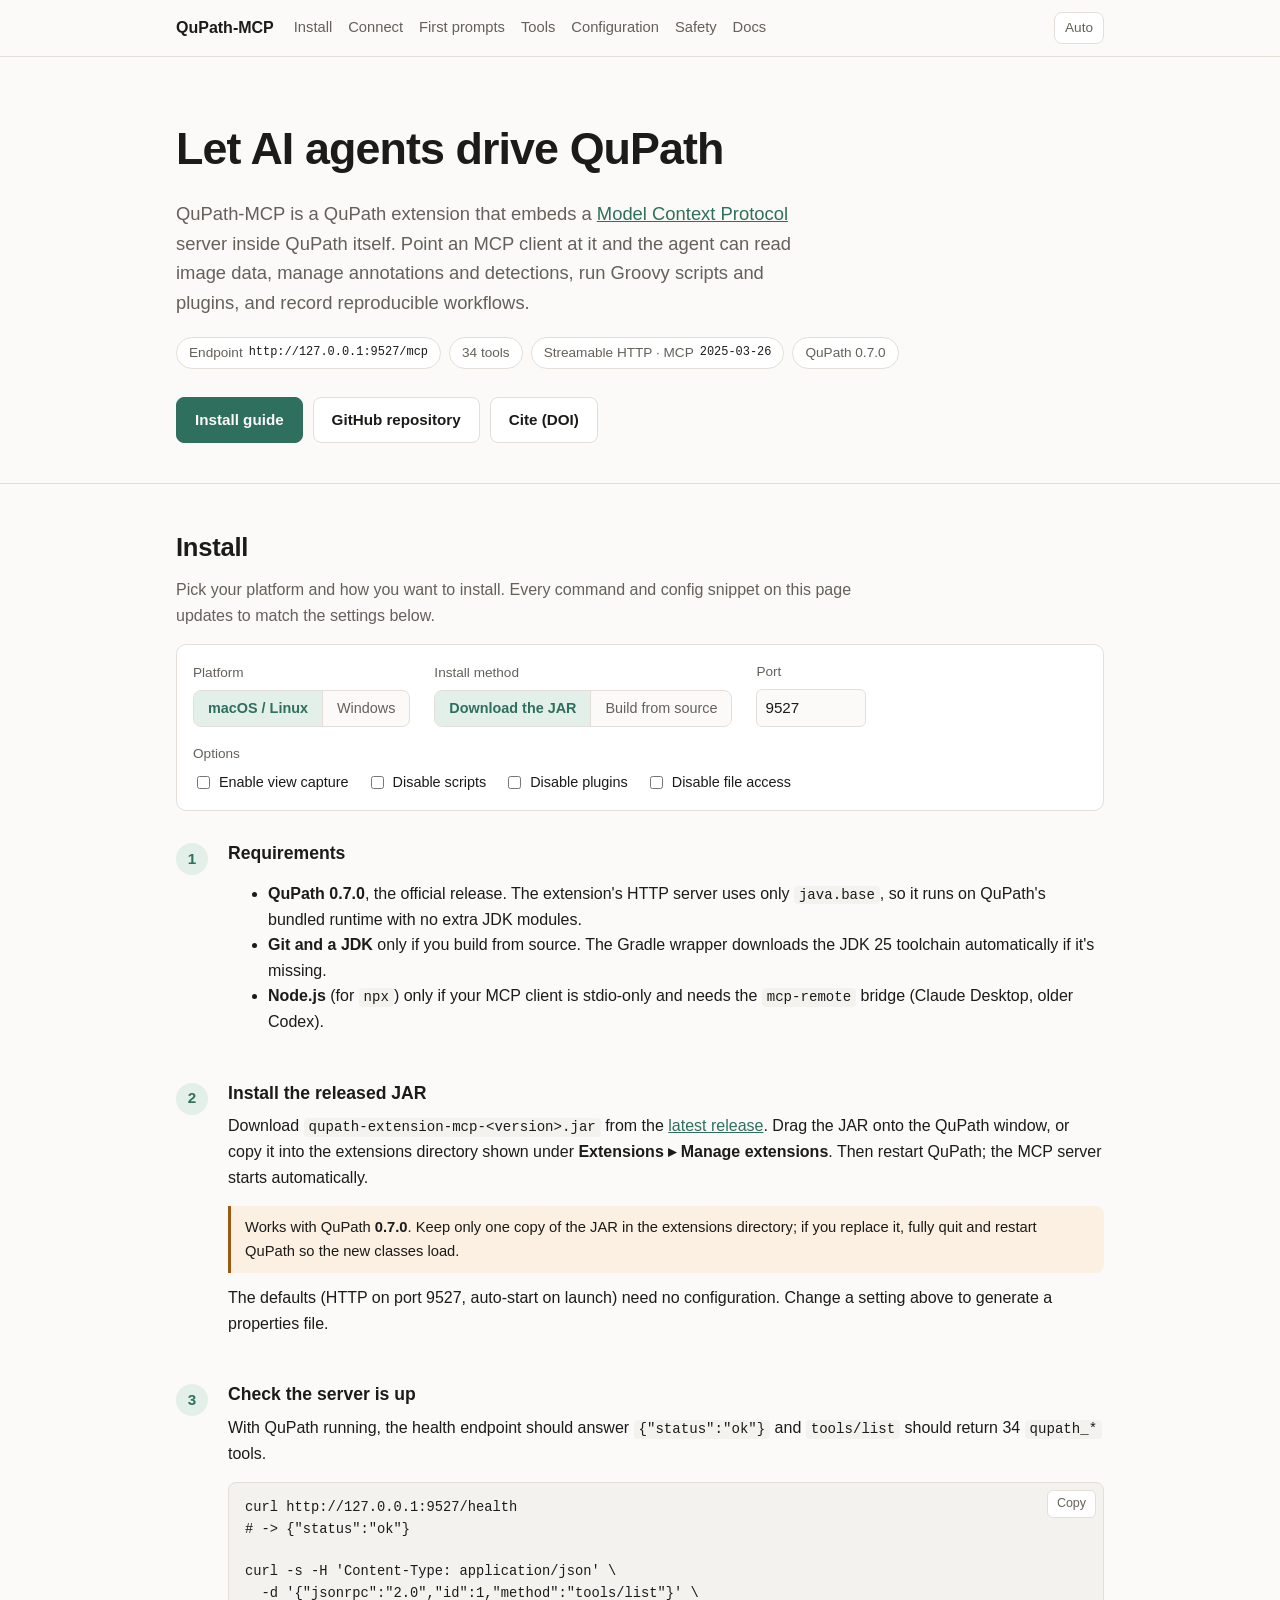
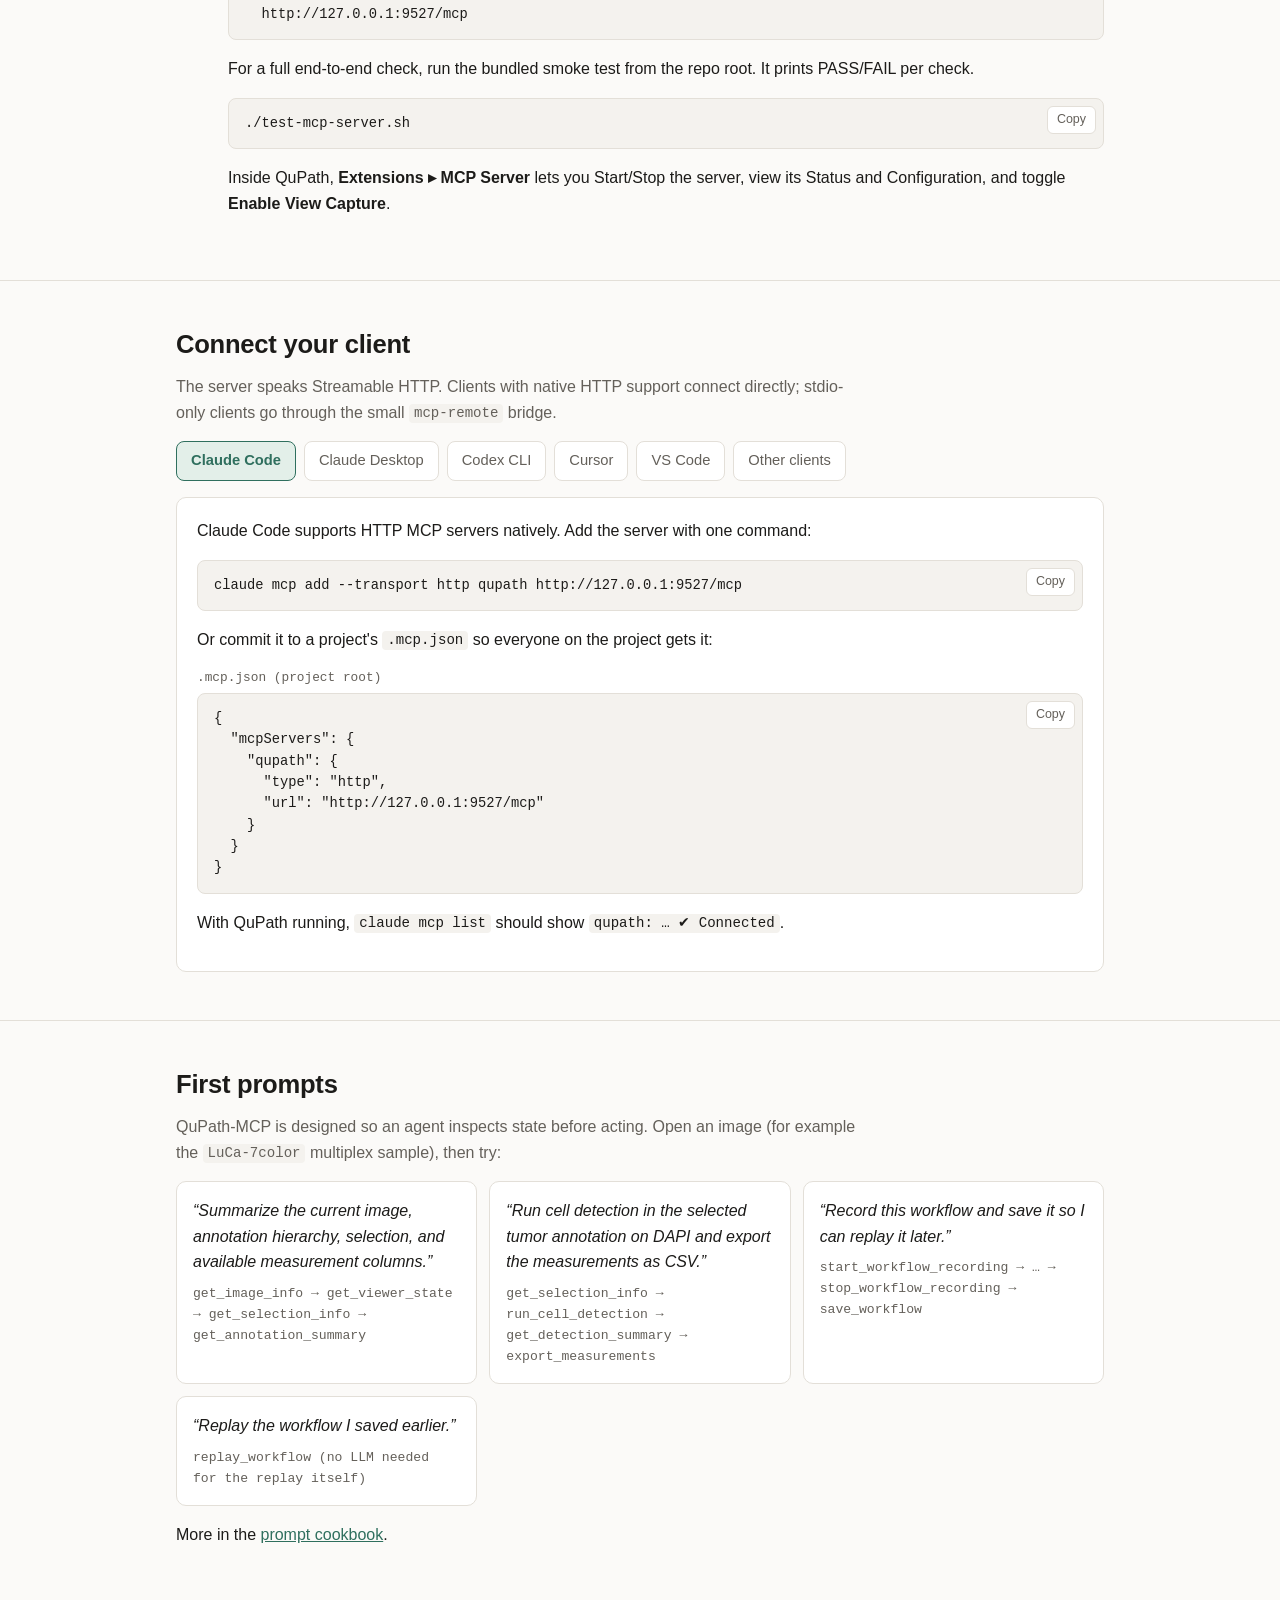
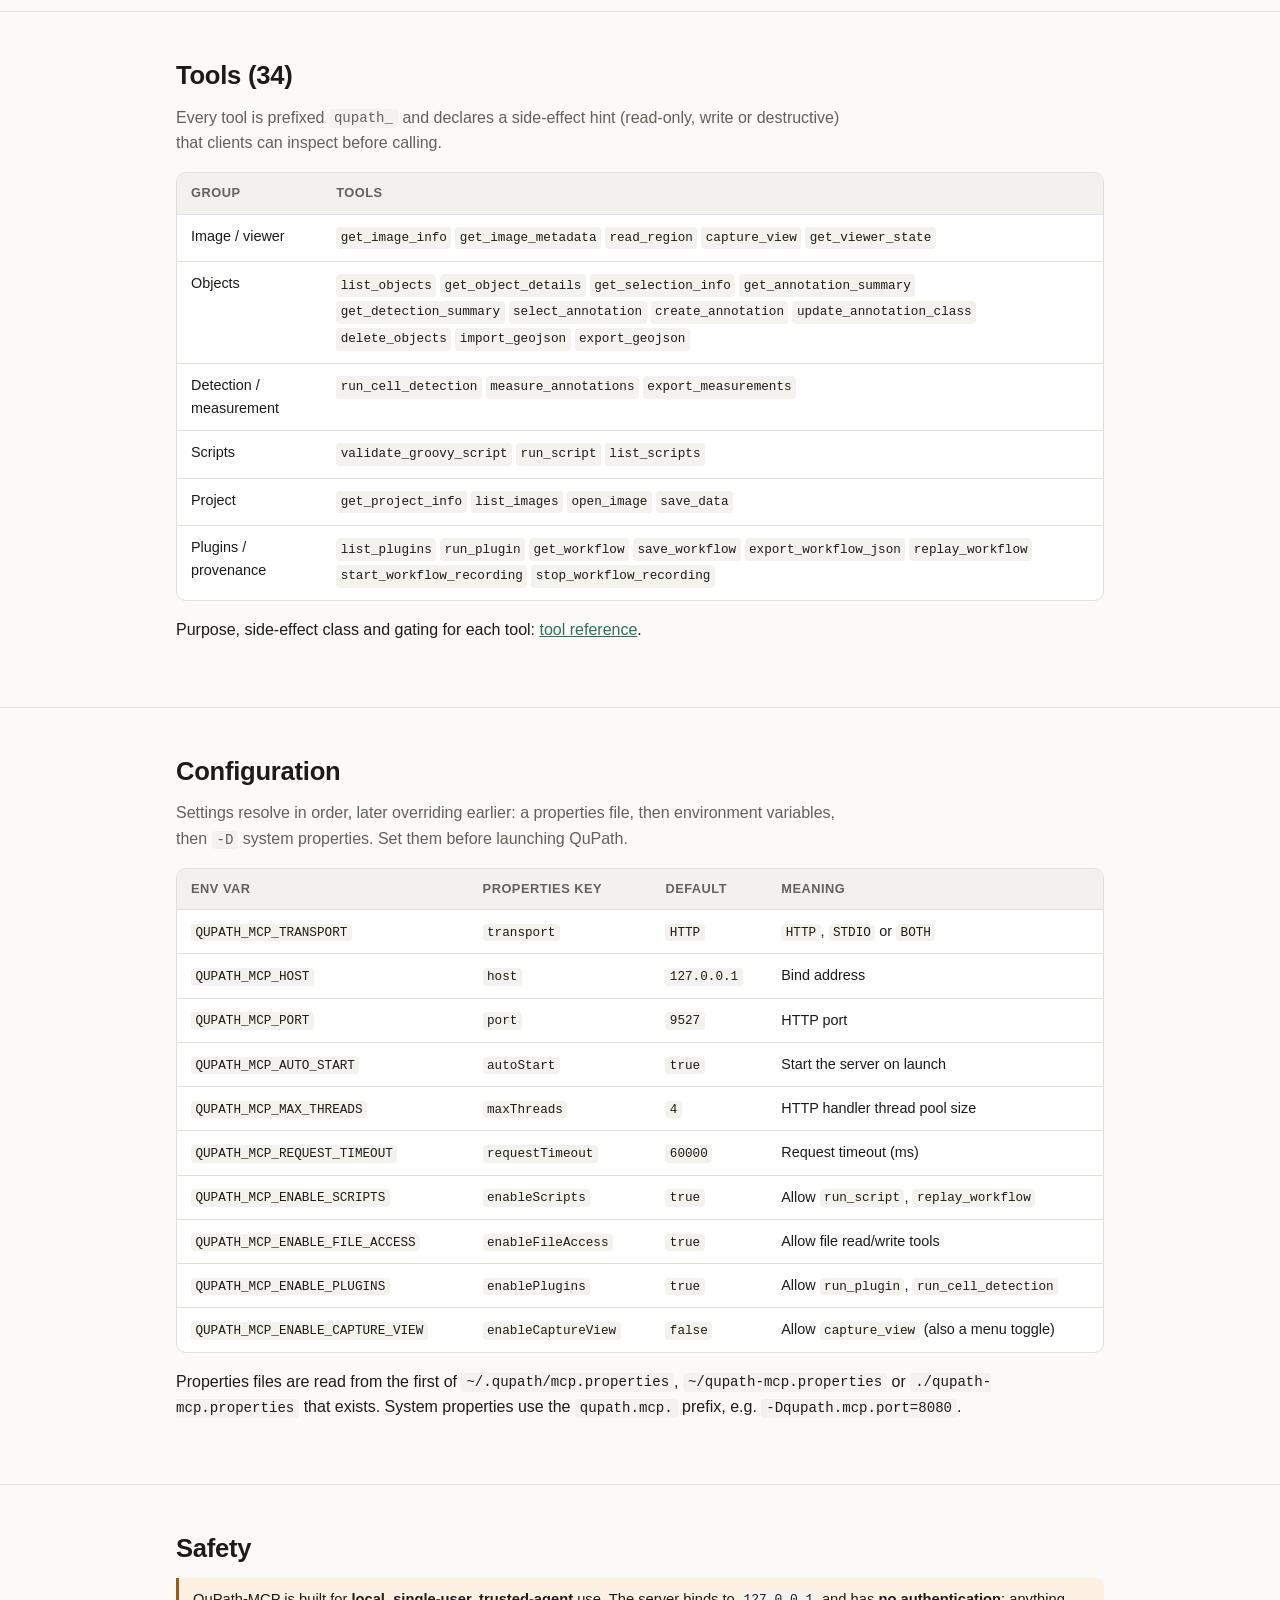
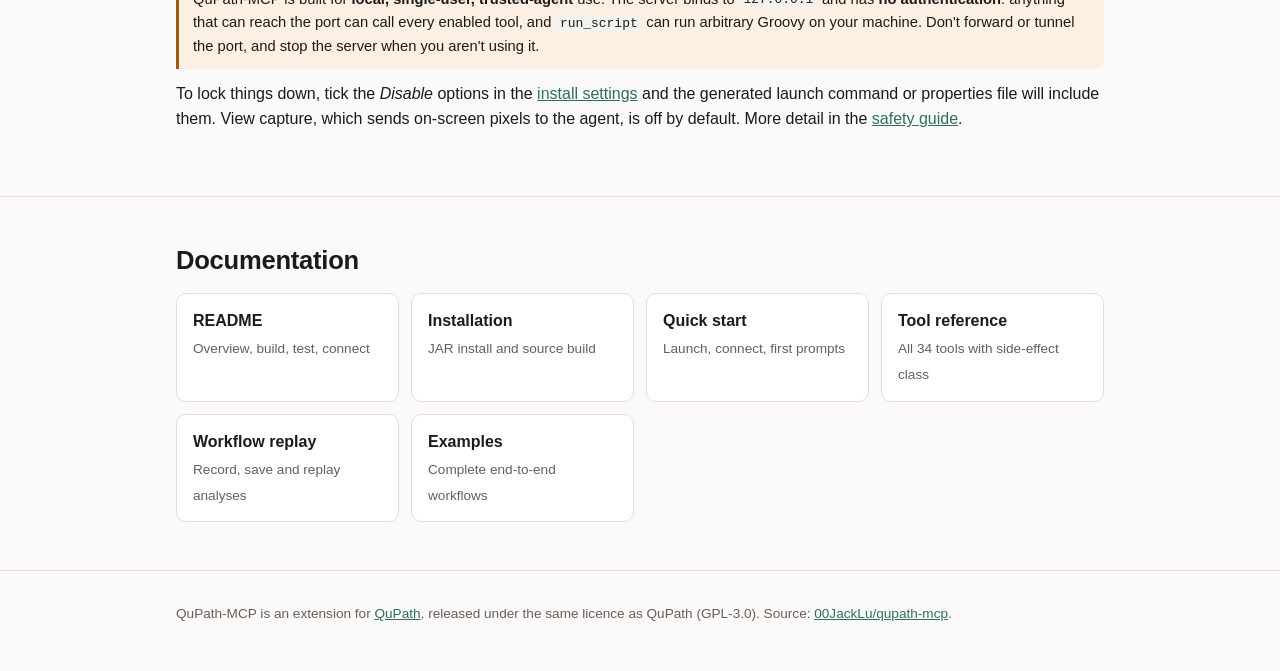
==== site/index.html @ bf6ef30a "Make the repository a standalone QuPath extension Remove the bundled QuPath source and move the MCP " ====
<!doctype html>
<html lang="en">
<head>
<meta charset="utf-8">
<meta name="viewport" content="width=device-width, initial-scale=1">
<title>QuPath-MCP</title>
<meta name="description" content="Install QuPath-MCP and connect Claude Code, Claude Desktop, Codex, Cursor or VS Code to QuPath through the Model Context Protocol.">
<link rel="stylesheet" href="style.css">
</head>
<body>

<nav class="nav">
  <div class="wrap">
    <a class="brand" href="#top">QuPath-MCP</a>
    <div class="nav-links">
      <a href="#install">Install</a>
      <a href="#connect">Connect</a>
      <a href="#prompts">First prompts</a>
      <a href="#tools">Tools</a>
      <a href="#config">Configuration</a>
      <a href="#safety">Safety</a>
      <a href="#docs">Docs</a>
    </div>
    <button class="theme-btn" id="theme-btn" type="button" aria-label="Toggle colour theme">Theme</button>
  </div>
</nav>

<header class="hero" id="top">
  <div class="wrap">
    <h1>Let AI agents drive QuPath</h1>
    <p class="lede">QuPath-MCP is a QuPath extension that embeds a
      <a href="https://modelcontextprotocol.io">Model Context Protocol</a> server inside QuPath itself.
      Point an MCP client at it and the agent can read image data, manage annotations and detections,
      run Groovy scripts and plugins, and record reproducible workflows.</p>
    <div class="pill-row">
      <span class="pill">Endpoint <code id="hero-endpoint">http://127.0.0.1:9527/mcp</code></span>
      <span class="pill">34 tools</span>
      <span class="pill">Streamable HTTP · MCP <code>2025-03-26</code></span>
      <span class="pill">QuPath 0.7.0</span>
    </div>
    <div class="btn-row">
      <a class="btn primary" href="#install">Install guide</a>
      <a class="btn" href="https://github.com/00JackLu/qupath-mcp">GitHub repository</a>
      <a class="btn" href="https://doi.org/10.5281/zenodo.23788878">Cite (DOI)</a>
    </div>
  </div>
</header>

<main>

<section id="install">
  <div class="wrap">
    <h2>Install</h2>
    <p class="section-lede">Pick your platform and how you want to install. Every command and config snippet
      on this page updates to match the settings below.</p>

    <div class="controls" role="group" aria-label="Install settings">
      <div class="field">Platform
        <div class="seg" data-control="os">
          <button type="button" data-value="unix" aria-pressed="true">macOS / Linux</button>
          <button type="button" data-value="win" aria-pressed="false">Windows</button>
        </div>
      </div>
      <div class="field">Install method
        <div class="seg" data-control="method">
          <button type="button" data-value="jar" aria-pressed="true">Download the JAR</button>
          <button type="button" data-value="source" aria-pressed="false">Build from source</button>
        </div>
      </div>
      <label class="field">Port
        <input type="number" id="port" value="9527" min="1024" max="65535">
      </label>
      <div class="field">Options
        <div class="checks">
          <label><input type="checkbox" id="opt-capture"> Enable view capture</label>
          <label><input type="checkbox" id="opt-noscripts"> Disable scripts</label>
          <label><input type="checkbox" id="opt-noplugins"> Disable plugins</label>
          <label><input type="checkbox" id="opt-nofiles"> Disable file access</label>
        </div>
      </div>
    </div>

    <div class="step">
      <div class="step-num">1</div>
      <div class="step-body">
        <h3>Requirements</h3>
        <ul>
          <li><strong>QuPath 0.7.0</strong>, the official release. The extension's HTTP server uses only <code>java.base</code>,
            so it runs on QuPath's bundled runtime with no extra JDK modules.</li>
          <li><strong>Git and a JDK</strong> only if you build from source. The Gradle wrapper downloads the JDK 25
            toolchain automatically if it's missing.</li>
          <li><strong>Node.js</strong> (for <code>npx</code>) only if your MCP client is stdio-only and needs the
            <code>mcp-remote</code> bridge (Claude Desktop, older Codex).</li>
        </ul>
      </div>
    </div>

    <div class="step">
      <div class="step-num">2</div>
      <div class="step-body" id="step-install">
        <!-- filled by app.js -->
      </div>
    </div>

    <div class="step">
      <div class="step-num">3</div>
      <div class="step-body">
        <h3>Check the server is up</h3>
        <p>With QuPath running, the health endpoint should answer <code>{"status":"ok"}</code> and
          <code>tools/list</code> should return 34 <code>qupath_*</code> tools.</p>
        <div class="code"><div class="code-box"><pre data-snippet="verify"></pre></div></div>
        <div id="verify-extra"></div>
        <p>Inside QuPath, <strong>Extensions ▸ MCP Server</strong> lets you Start/Stop the server, view its
          Status and Configuration, and toggle <strong>Enable View Capture</strong>.</p>
      </div>
    </div>
  </div>
</section>

<section id="connect">
  <div class="wrap">
    <h2>Connect your client</h2>
    <p class="section-lede">The server speaks Streamable HTTP. Clients with native HTTP support connect
      directly; stdio-only clients go through the small <code>mcp-remote</code> bridge.</p>

    <div class="tabs" role="tablist" aria-label="MCP client">
      <button type="button" role="tab" data-client="claude-code" aria-selected="true">Claude Code</button>
      <button type="button" role="tab" data-client="claude-desktop" aria-selected="false">Claude Desktop</button>
      <button type="button" role="tab" data-client="codex" aria-selected="false">Codex CLI</button>
      <button type="button" role="tab" data-client="cursor" aria-selected="false">Cursor</button>
      <button type="button" role="tab" data-client="vscode" aria-selected="false">VS Code</button>
      <button type="button" role="tab" data-client="other" aria-selected="false">Other clients</button>
    </div>
    <div class="client-panel" id="client-panel" role="tabpanel">
      <!-- filled by app.js -->
    </div>
  </div>
</section>

<section id="prompts">
  <div class="wrap">
    <h2>First prompts</h2>
    <p class="section-lede">QuPath-MCP is designed so an agent inspects state before acting. Open an image
      (for example the <code>LuCa-7color</code> multiplex sample), then try:</p>
    <div class="prompts">
      <div class="prompt-card">
        <q>Summarize the current image, annotation hierarchy, selection, and available measurement columns.</q>
        <div class="chain">get_image_info → get_viewer_state → get_selection_info → get_annotation_summary</div>
      </div>
      <div class="prompt-card">
        <q>Run cell detection in the selected tumor annotation on DAPI and export the measurements as CSV.</q>
        <div class="chain">get_selection_info → run_cell_detection → get_detection_summary → export_measurements</div>
      </div>
      <div class="prompt-card">
        <q>Record this workflow and save it so I can replay it later.</q>
        <div class="chain">start_workflow_recording → … → stop_workflow_recording → save_workflow</div>
      </div>
      <div class="prompt-card">
        <q>Replay the workflow I saved earlier.</q>
        <div class="chain">replay_workflow (no LLM needed for the replay itself)</div>
      </div>
    </div>
    <p style="margin-top:16px">More in the <a href="https://github.com/00JackLu/qupath-mcp/blob/main/PROMPTS.md">prompt cookbook</a>.</p>
  </div>
</section>

<section id="tools">
  <div class="wrap">
    <h2>Tools (34)</h2>
    <p class="section-lede">Every tool is prefixed <code>qupath_</code> and declares a side-effect hint
      (read-only, write or destructive) that clients can inspect before calling.</p>
    <div class="table-wrap">
      <table>
        <thead><tr><th>Group</th><th>Tools</th></tr></thead>
        <tbody class="tool-list">
          <tr><td>Image / viewer</td><td><code>get_image_info</code><code>get_image_metadata</code><code>read_region</code><code>capture_view</code><code>get_viewer_state</code></td></tr>
          <tr><td>Objects</td><td><code>list_objects</code><code>get_object_details</code><code>get_selection_info</code><code>get_annotation_summary</code><code>get_detection_summary</code><code>select_annotation</code><code>create_annotation</code><code>update_annotation_class</code><code>delete_objects</code><code>import_geojson</code><code>export_geojson</code></td></tr>
          <tr><td>Detection / measurement</td><td><code>run_cell_detection</code><code>measure_annotations</code><code>export_measurements</code></td></tr>
          <tr><td>Scripts</td><td><code>validate_groovy_script</code><code>run_script</code><code>list_scripts</code></td></tr>
          <tr><td>Project</td><td><code>get_project_info</code><code>list_images</code><code>open_image</code><code>save_data</code></td></tr>
          <tr><td>Plugins / provenance</td><td><code>list_plugins</code><code>run_plugin</code><code>get_workflow</code><code>save_workflow</code><code>export_workflow_json</code><code>replay_workflow</code><code>start_workflow_recording</code><code>stop_workflow_recording</code></td></tr>
        </tbody>
      </table>
    </div>
    <p>Purpose, side-effect class and gating for each tool: <a href="https://github.com/00JackLu/qupath-mcp/blob/main/docs/tools.md">tool reference</a>.</p>
  </div>
</section>

<section id="config">
  <div class="wrap">
    <h2>Configuration</h2>
    <p class="section-lede">Settings resolve in order, later overriding earlier: a properties file, then
      environment variables, then <code>-D</code> system properties. Set them before launching QuPath.</p>
    <div class="table-wrap">
      <table>
        <thead><tr><th>Env var</th><th>Properties key</th><th>Default</th><th>Meaning</th></tr></thead>
        <tbody>
          <tr><td><code>QUPATH_MCP_TRANSPORT</code></td><td><code>transport</code></td><td><code>HTTP</code></td><td><code>HTTP</code>, <code>STDIO</code> or <code>BOTH</code></td></tr>
          <tr><td><code>QUPATH_MCP_HOST</code></td><td><code>host</code></td><td><code>127.0.0.1</code></td><td>Bind address</td></tr>
          <tr><td><code>QUPATH_MCP_PORT</code></td><td><code>port</code></td><td><code>9527</code></td><td>HTTP port</td></tr>
          <tr><td><code>QUPATH_MCP_AUTO_START</code></td><td><code>autoStart</code></td><td><code>true</code></td><td>Start the server on launch</td></tr>
          <tr><td><code>QUPATH_MCP_MAX_THREADS</code></td><td><code>maxThreads</code></td><td><code>4</code></td><td>HTTP handler thread pool size</td></tr>
          <tr><td><code>QUPATH_MCP_REQUEST_TIMEOUT</code></td><td><code>requestTimeout</code></td><td><code>60000</code></td><td>Request timeout (ms)</td></tr>
          <tr><td><code>QUPATH_MCP_ENABLE_SCRIPTS</code></td><td><code>enableScripts</code></td><td><code>true</code></td><td>Allow <code>run_script</code>, <code>replay_workflow</code></td></tr>
          <tr><td><code>QUPATH_MCP_ENABLE_FILE_ACCESS</code></td><td><code>enableFileAccess</code></td><td><code>true</code></td><td>Allow file read/write tools</td></tr>
          <tr><td><code>QUPATH_MCP_ENABLE_PLUGINS</code></td><td><code>enablePlugins</code></td><td><code>true</code></td><td>Allow <code>run_plugin</code>, <code>run_cell_detection</code></td></tr>
          <tr><td><code>QUPATH_MCP_ENABLE_CAPTURE_VIEW</code></td><td><code>enableCaptureView</code></td><td><code>false</code></td><td>Allow <code>capture_view</code> (also a menu toggle)</td></tr>
        </tbody>
      </table>
    </div>
    <p>Properties files are read from the first of <code>~/.qupath/mcp.properties</code>,
      <code>~/qupath-mcp.properties</code> or <code>./qupath-mcp.properties</code> that exists. System
      properties use the <code>qupath.mcp.</code> prefix, e.g. <code>-Dqupath.mcp.port=8080</code>.</p>
  </div>
</section>

<section id="safety">
  <div class="wrap">
    <h2>Safety</h2>
    <div class="note warn">
      <p>QuPath-MCP is built for <strong>local, single-user, trusted-agent</strong> use. The server binds to
        <code>127.0.0.1</code> and has <strong>no authentication</strong>: anything that can reach the port can call
        every enabled tool, and <code>run_script</code> can run arbitrary Groovy on your machine. Don't forward or
        tunnel the port, and stop the server when you aren't using it.</p>
    </div>
    <p>To lock things down, tick the <em>Disable</em> options in the <a href="#install">install settings</a> and the
      generated launch command or properties file will include them. View capture, which sends on-screen pixels to
      the agent, is off by default. More detail in the <a href="https://github.com/00JackLu/qupath-mcp/blob/main/docs/safety.md">safety guide</a>.</p>
  </div>
</section>

<section id="docs">
  <div class="wrap">
    <h2>Documentation</h2>
    <div class="docs-grid">
      <a class="doc-link" href="https://github.com/00JackLu/qupath-mcp/blob/main/README.md"><strong>README</strong><span>Overview, build, test, connect</span></a>
      <a class="doc-link" href="https://github.com/00JackLu/qupath-mcp/blob/main/docs/installation.md"><strong>Installation</strong><span>JAR install and source build</span></a>
      <a class="doc-link" href="https://github.com/00JackLu/qupath-mcp/blob/main/docs/quick_start.md"><strong>Quick start</strong><span>Launch, connect, first prompts</span></a>
      <a class="doc-link" href="https://github.com/00JackLu/qupath-mcp/blob/main/docs/tools.md"><strong>Tool reference</strong><span>All 34 tools with side-effect class</span></a>
      <a class="doc-link" href="https://github.com/00JackLu/qupath-mcp/blob/main/docs/workflow_replay.md"><strong>Workflow replay</strong><span>Record, save and replay analyses</span></a>
      <a class="doc-link" href="https://github.com/00JackLu/qupath-mcp/blob/main/docs/examples.md"><strong>Examples</strong><span>Complete end-to-end workflows</span></a>
    </div>
  </div>
</section>

</main>

<footer>
  <div class="wrap">
    QuPath-MCP is an extension for <a href="https://qupath.github.io/">QuPath</a>, released under the same
    licence as QuPath (GPL-3.0). Source: <a href="https://github.com/00JackLu/qupath-mcp">00JackLu/qupath-mcp</a>.
  </div>
</footer>

<script src="app.js"></script>
</body>
</html>
---- site/style.css ----
:root {
  --bg: #fbfaf8;
  --surface: #ffffff;
  --surface-2: #f3f1ed;
  --text: #1c1b19;
  --muted: #64605a;
  --border: #e3dfd8;
  --accent: #2f6f5e;
  --accent-soft: #e3efe9;
  --warn: #9a5b13;
  --warn-soft: #fbf0e1;
  --code-bg: #f4f2ee;
  --radius: 10px;
  --mono: ui-monospace, "SF Mono", SFMono-Regular, Menlo, Consolas, monospace;
  --sans: -apple-system, BlinkMacSystemFont, "Segoe UI", Roboto, "Helvetica Neue", Arial, sans-serif;
  color-scheme: light;
}
@media (prefers-color-scheme: dark) {
  :root:not([data-theme="light"]) {
    --bg: #151514;
    --surface: #1d1d1b;
    --surface-2: #252522;
    --text: #ecebe7;
    --muted: #a19d95;
    --border: #34332f;
    --accent: #6fc3a8;
    --accent-soft: #1f322b;
    --warn: #e2a85c;
    --warn-soft: #33281a;
    --code-bg: #20201e;
    color-scheme: dark;
  }
}
:root[data-theme="dark"] {
  --bg: #151514;
  --surface: #1d1d1b;
  --surface-2: #252522;
  --text: #ecebe7;
  --muted: #a19d95;
  --border: #34332f;
  --accent: #6fc3a8;
  --accent-soft: #1f322b;
  --warn: #e2a85c;
  --warn-soft: #33281a;
  --code-bg: #20201e;
  color-scheme: dark;
}

* { box-sizing: border-box; }
html { scroll-behavior: smooth; scroll-padding-top: 72px; }
body {
  margin: 0;
  background: var(--bg);
  color: var(--text);
  font: 16px/1.6 var(--sans);
  -webkit-font-smoothing: antialiased;
}
a { color: var(--accent); }
code { font-family: var(--mono); font-size: 0.88em; background: var(--code-bg); padding: 0.1em 0.35em; border-radius: 4px; }
h1, h2, h3 { line-height: 1.25; margin: 0 0 0.5em; }
h2 { font-size: 1.6rem; letter-spacing: -0.01em; }
h3 { font-size: 1.1rem; }
p { margin: 0 0 1em; }

.wrap { max-width: 960px; margin: 0 auto; padding: 0 16px; }

/* Nav */
.nav {
  position: sticky; top: 0; z-index: 10;
  background: color-mix(in srgb, var(--bg) 88%, transparent);
  backdrop-filter: blur(8px);
  border-bottom: 1px solid var(--border);
}
.nav .wrap { display: flex; align-items: center; gap: 20px; height: 56px; }
.brand { font-weight: 650; color: var(--text); text-decoration: none; white-space: nowrap; }
.nav-links { display: flex; gap: 16px; overflow-x: auto; scrollbar-width: none; flex: 1; }
.nav-links a { color: var(--muted); text-decoration: none; font-size: 0.92rem; white-space: nowrap; }
.nav-links a:hover { color: var(--text); }
.theme-btn {
  border: 1px solid var(--border); background: var(--surface); color: var(--muted);
  border-radius: 8px; padding: 4px 10px; font: inherit; font-size: 0.85rem; cursor: pointer;
}

/* Hero */
.hero { padding: 64px 0 40px; }
.hero h1 { font-size: clamp(2rem, 5vw, 2.8rem); letter-spacing: -0.02em; }
.hero .lede { font-size: 1.15rem; color: var(--muted); max-width: 640px; }
.pill-row { display: flex; flex-wrap: wrap; gap: 8px; margin: 20px 0 28px; }
.pill {
  display: inline-flex; align-items: center; gap: 6px;
  border: 1px solid var(--border); background: var(--surface);
  border-radius: 999px; padding: 4px 12px; font-size: 0.85rem; color: var(--muted);
}
.pill code { background: none; padding: 0; color: var(--text); }
.btn-row { display: flex; flex-wrap: wrap; gap: 10px; }
.btn {
  display: inline-block; padding: 10px 18px; border-radius: 8px; text-decoration: none;
  font-weight: 550; font-size: 0.95rem; border: 1px solid var(--border); color: var(--text); background: var(--surface);
}
.btn.primary { background: var(--accent); border-color: var(--accent); color: var(--bg); }

section { padding: 48px 0; border-top: 1px solid var(--border); }
.section-lede { color: var(--muted); max-width: 680px; }

/* Steps */
.step { display: grid; grid-template-columns: 36px 1fr; gap: 16px; margin-top: 32px; }
.step-num {
  width: 32px; height: 32px; border-radius: 50%;
  background: var(--accent-soft); color: var(--accent);
  display: grid; place-items: center; font-weight: 650; font-size: 0.95rem;
}
.step-body { min-width: 0; }

/* Controls */
.controls {
  display: flex; flex-wrap: wrap; gap: 16px 24px; align-items: flex-end;
  background: var(--surface); border: 1px solid var(--border); border-radius: var(--radius);
  padding: 16px; margin: 16px 0;
}
.field { display: flex; flex-direction: column; gap: 6px; font-size: 0.85rem; color: var(--muted); }
.field input[type="number"] {
  width: 110px; font: inherit; font-size: 0.95rem; color: var(--text);
  background: var(--bg); border: 1px solid var(--border); border-radius: 6px; padding: 6px 8px;
}
.checks { display: flex; flex-wrap: wrap; gap: 8px 18px; }
.checks label { display: inline-flex; align-items: center; gap: 6px; color: var(--text); font-size: 0.9rem; cursor: pointer; }

.seg { display: inline-flex; border: 1px solid var(--border); border-radius: 8px; overflow: hidden; background: var(--bg); }
.seg button {
  font: inherit; font-size: 0.9rem; border: 0; background: none; color: var(--muted);
  padding: 6px 14px; cursor: pointer; border-right: 1px solid var(--border);
}
.seg button:last-child { border-right: 0; }
.seg button[aria-pressed="true"] { background: var(--accent-soft); color: var(--accent); font-weight: 600; }

/* Client tabs */
.tabs { display: flex; flex-wrap: wrap; gap: 8px; margin: 16px 0; }
.tabs button {
  font: inherit; font-size: 0.92rem; cursor: pointer;
  border: 1px solid var(--border); background: var(--surface); color: var(--muted);
  border-radius: 8px; padding: 7px 14px;
}
.tabs button[aria-selected="true"] { border-color: var(--accent); color: var(--accent); background: var(--accent-soft); font-weight: 600; }
.client-panel { background: var(--surface); border: 1px solid var(--border); border-radius: var(--radius); padding: 20px; }
.client-panel .meta { font-size: 0.9rem; color: var(--muted); }

/* Code blocks */
.code { margin: 12px 0 16px; }
.code-box { position: relative; }
.code-label { font-size: 0.8rem; color: var(--muted); margin-bottom: 4px; font-family: var(--mono); overflow-wrap: anywhere; }
.code pre {
  margin: 0; background: var(--code-bg); border: 1px solid var(--border); border-radius: 8px;
  padding: 14px 16px; padding-right: 72px; overflow-x: auto;
  font: 0.86rem/1.55 var(--mono); color: var(--text);
}
.copy {
  position: absolute; top: 8px; right: 8px;
  font: inherit; font-size: 0.78rem; cursor: pointer;
  background: var(--surface); color: var(--muted); border: 1px solid var(--border);
  border-radius: 6px; padding: 3px 9px;
}
.copy.done { color: var(--accent); border-color: var(--accent); }

.note {
  border-left: 3px solid var(--accent); background: var(--accent-soft);
  padding: 10px 14px; border-radius: 0 8px 8px 0; font-size: 0.92rem; margin: 12px 0;
}
.note.warn { border-color: var(--warn); background: var(--warn-soft); }
.note p:last-child { margin: 0; }

/* Tables */
.table-wrap { overflow-x: auto; border: 1px solid var(--border); border-radius: var(--radius); background: var(--surface); margin: 16px 0; }
table { width: 100%; border-collapse: collapse; font-size: 0.9rem; }
th, td { text-align: left; padding: 10px 14px; border-bottom: 1px solid var(--border); vertical-align: top; }
th { font-weight: 600; color: var(--muted); font-size: 0.8rem; text-transform: uppercase; letter-spacing: 0.04em; background: var(--surface-2); }
tr:last-child td { border-bottom: 0; }
td code { white-space: nowrap; }
.tool-list code { display: inline-block; margin: 2px 4px 2px 0; }

.prompts { display: grid; gap: 12px; grid-template-columns: repeat(auto-fit, minmax(260px, 1fr)); margin-top: 16px; }
.prompt-card { background: var(--surface); border: 1px solid var(--border); border-radius: var(--radius); padding: 16px; }
.prompt-card q { display: block; font-style: italic; margin-bottom: 8px; quotes: "\201C" "\201D"; }
.prompt-card .chain { font-size: 0.82rem; color: var(--muted); font-family: var(--mono); overflow-wrap: anywhere; }

.docs-grid { display: grid; gap: 12px; grid-template-columns: repeat(auto-fit, minmax(200px, 1fr)); margin-top: 16px; }
.doc-link {
  display: block; text-decoration: none; color: var(--text);
  background: var(--surface); border: 1px solid var(--border); border-radius: var(--radius); padding: 14px 16px;
}
.doc-link:hover { border-color: var(--accent); }
.doc-link strong { display: block; margin-bottom: 2px; }
.doc-link span { font-size: 0.85rem; color: var(--muted); }

footer { padding: 32px 0 48px; border-top: 1px solid var(--border); color: var(--muted); font-size: 0.85rem; }

@media (max-width: 600px) {
  .hero { padding: 40px 0 28px; }
  section { padding: 36px 0; }
  .step { grid-template-columns: 1fr; gap: 8px; }
  .nav-links { display: none; }
  .field:has(.seg) { width: 100%; }
  .seg { display: flex; }
  .seg button { flex: 1; padding: 8px 10px; }
  .nav .wrap { justify-content: space-between; }
}
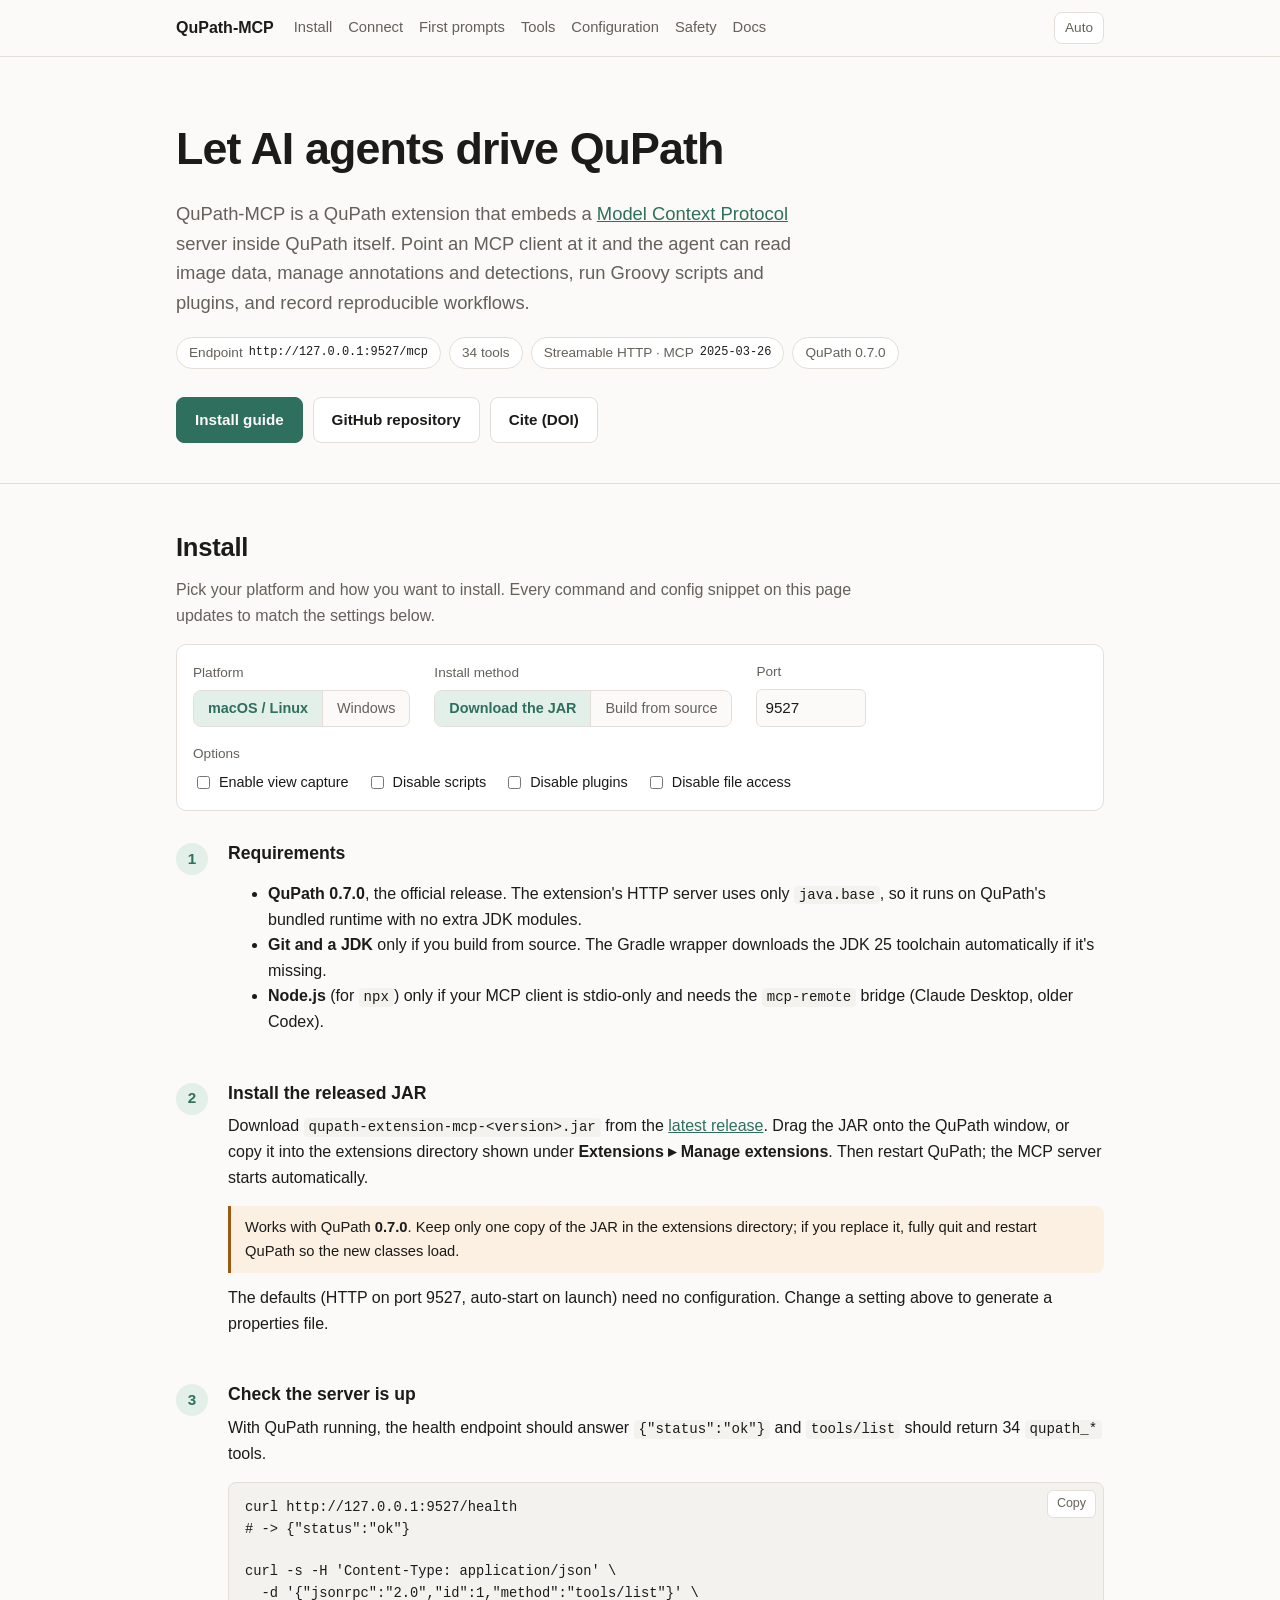
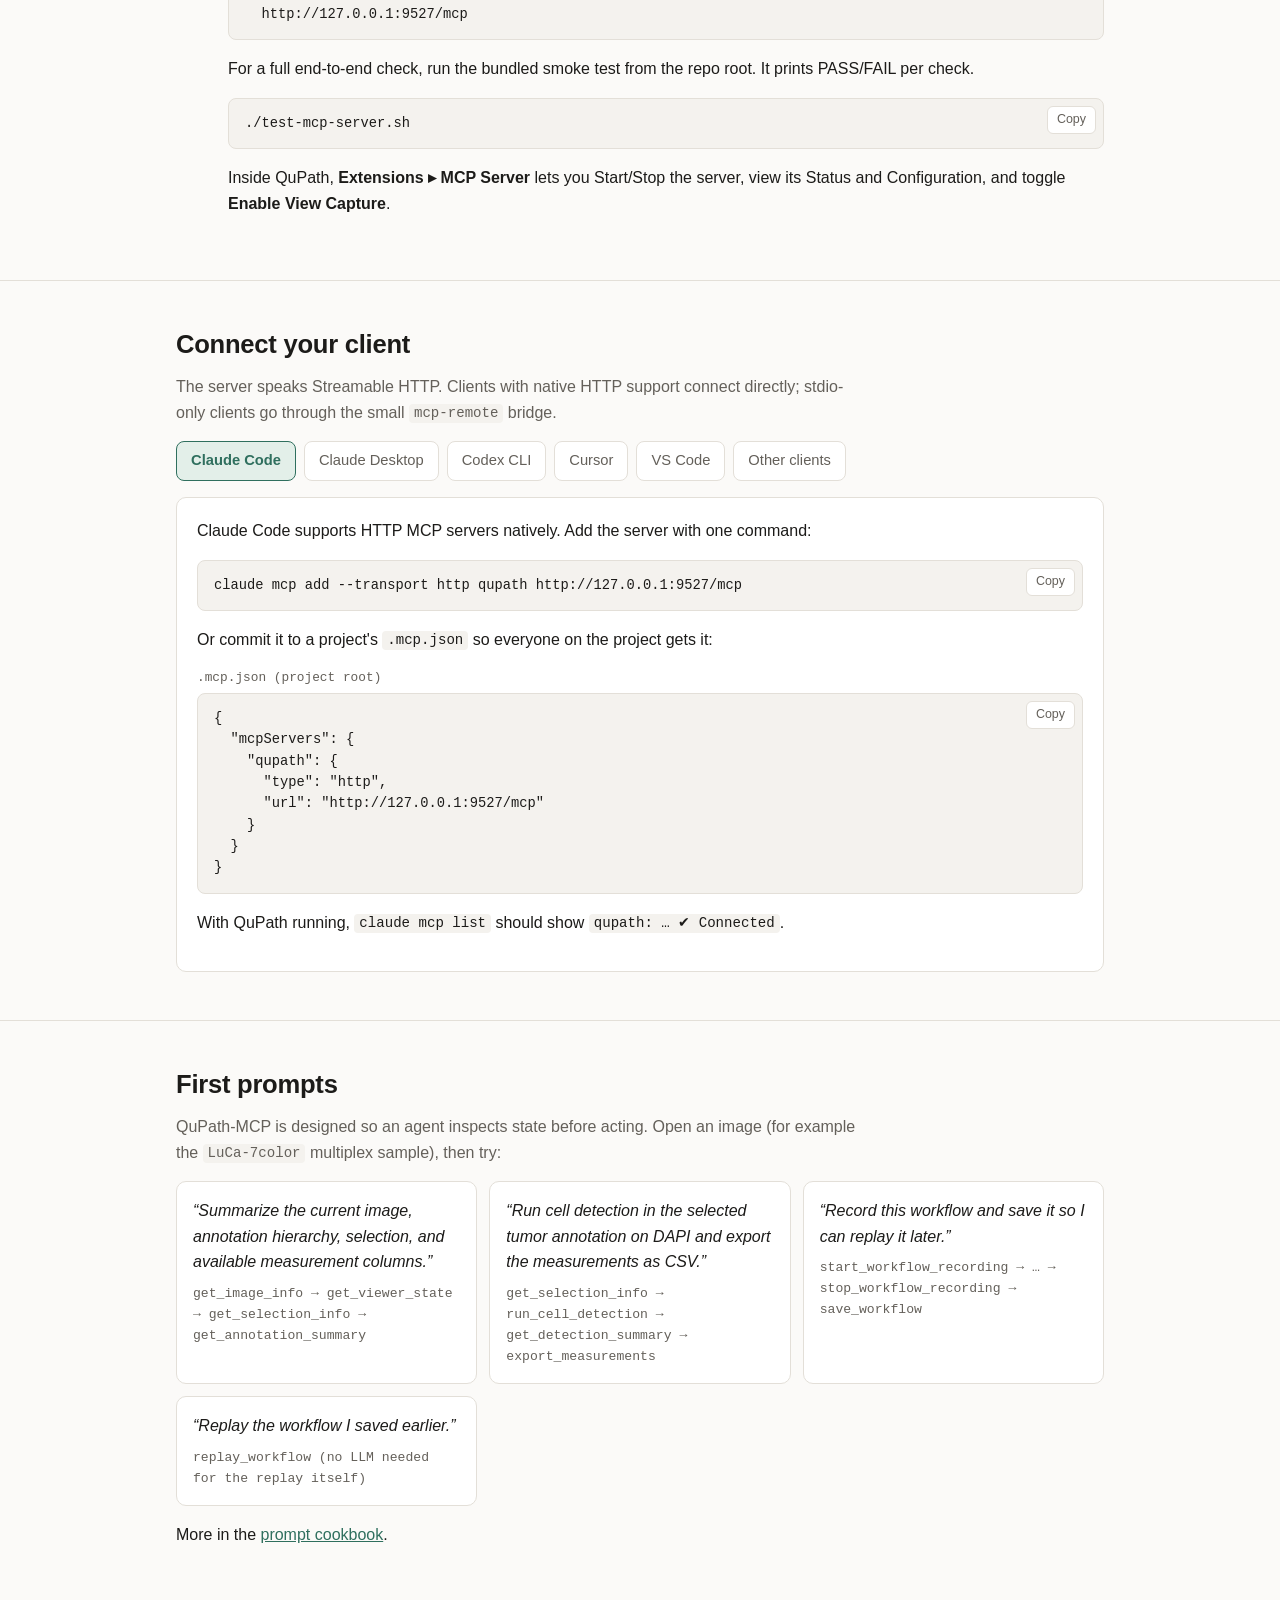
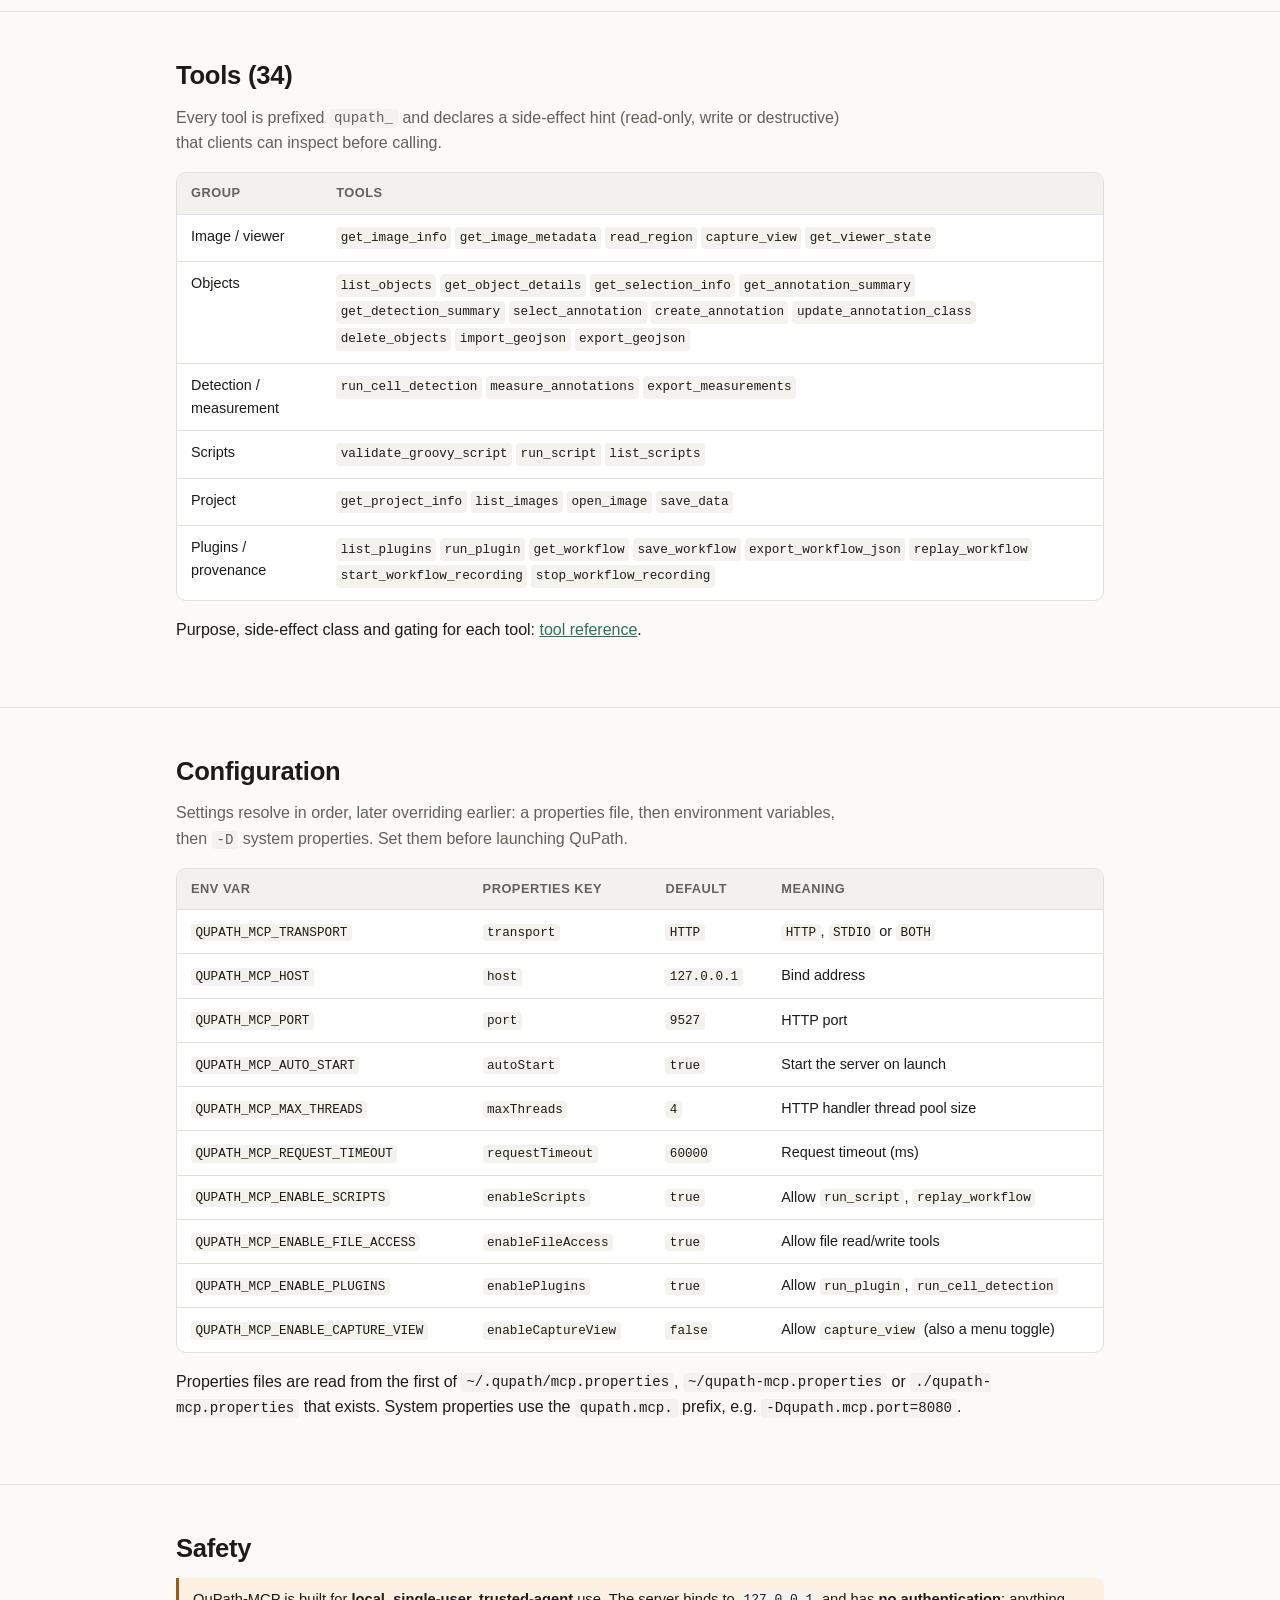
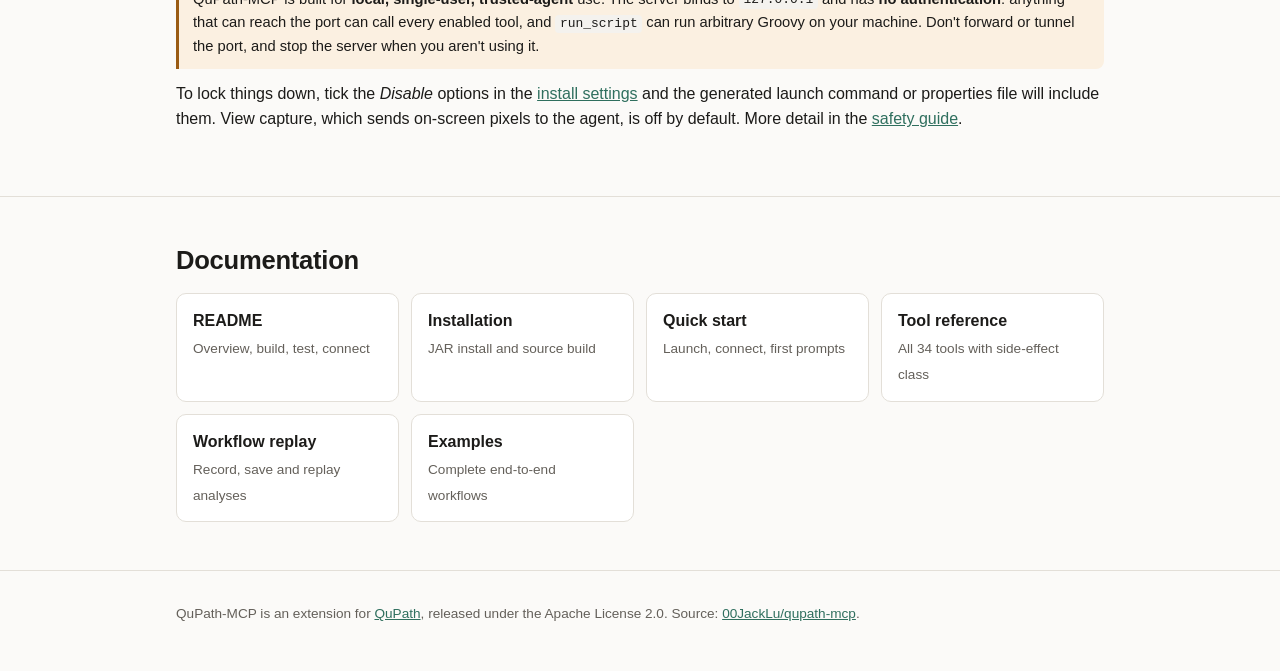
==== commit 3a7de281: "Relicense under the Apache License 2.0 Replace the GPL-3.0 LICENSE and source headers with Apache-2." ====
--- a/site/index.html
+++ b/site/index.html
@@ -41,7 +41,7 @@
     <div class="btn-row">
       <a class="btn primary" href="#install">Install guide</a>
       <a class="btn" href="https://github.com/00JackLu/qupath-mcp">GitHub repository</a>
-      <a class="btn" href="https://doi.org/10.5281/zenodo.23788878">Cite (DOI)</a>
+      <a class="btn" href="https://doi.org/10.5281/zenodo.23788877">Cite (DOI)</a>
     </div>
   </div>
 </header>
@@ -247,8 +247,8 @@
 
 <footer>
   <div class="wrap">
-    QuPath-MCP is an extension for <a href="https://qupath.github.io/">QuPath</a>, released under the same
-    licence as QuPath (GPL-3.0). Source: <a href="https://github.com/00JackLu/qupath-mcp">00JackLu/qupath-mcp</a>.
+    QuPath-MCP is an extension for <a href="https://qupath.github.io/">QuPath</a>, released under the
+    Apache License 2.0. Source: <a href="https://github.com/00JackLu/qupath-mcp">00JackLu/qupath-mcp</a>.
   </div>
 </footer>
 
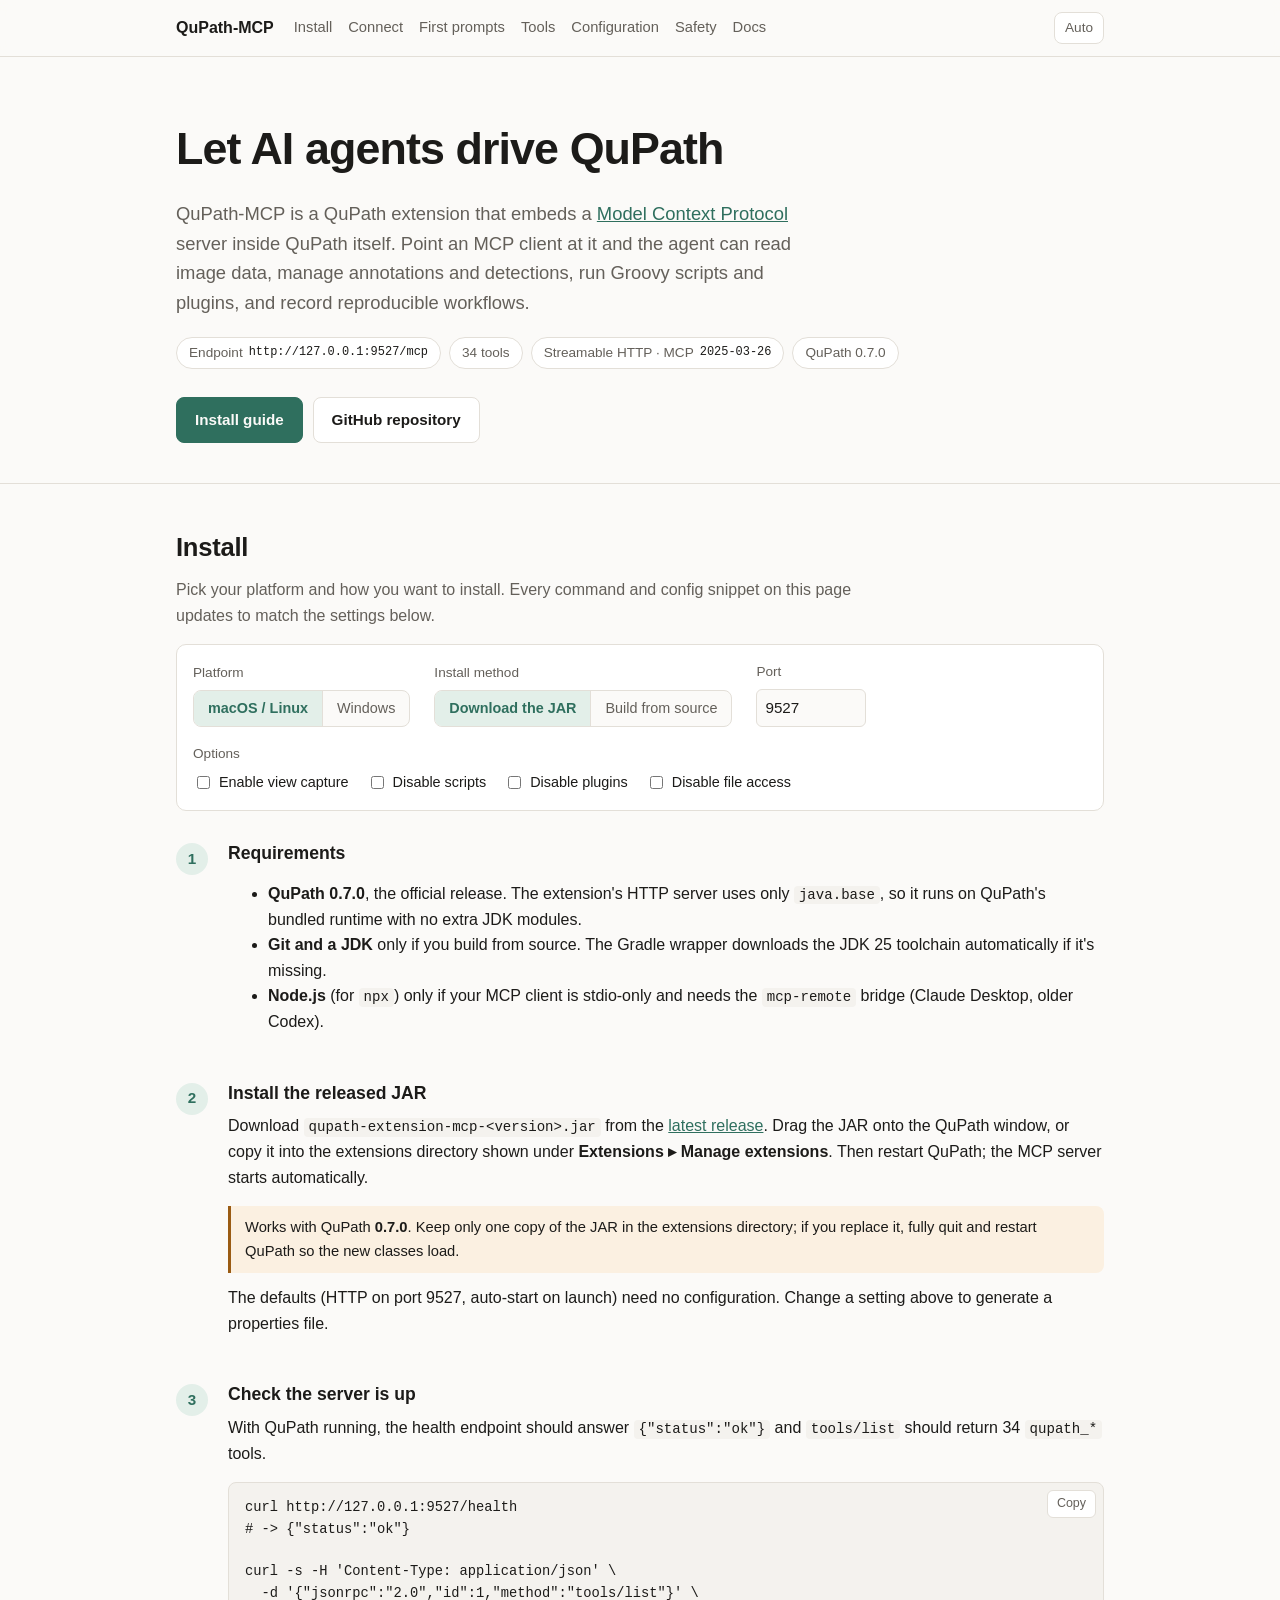
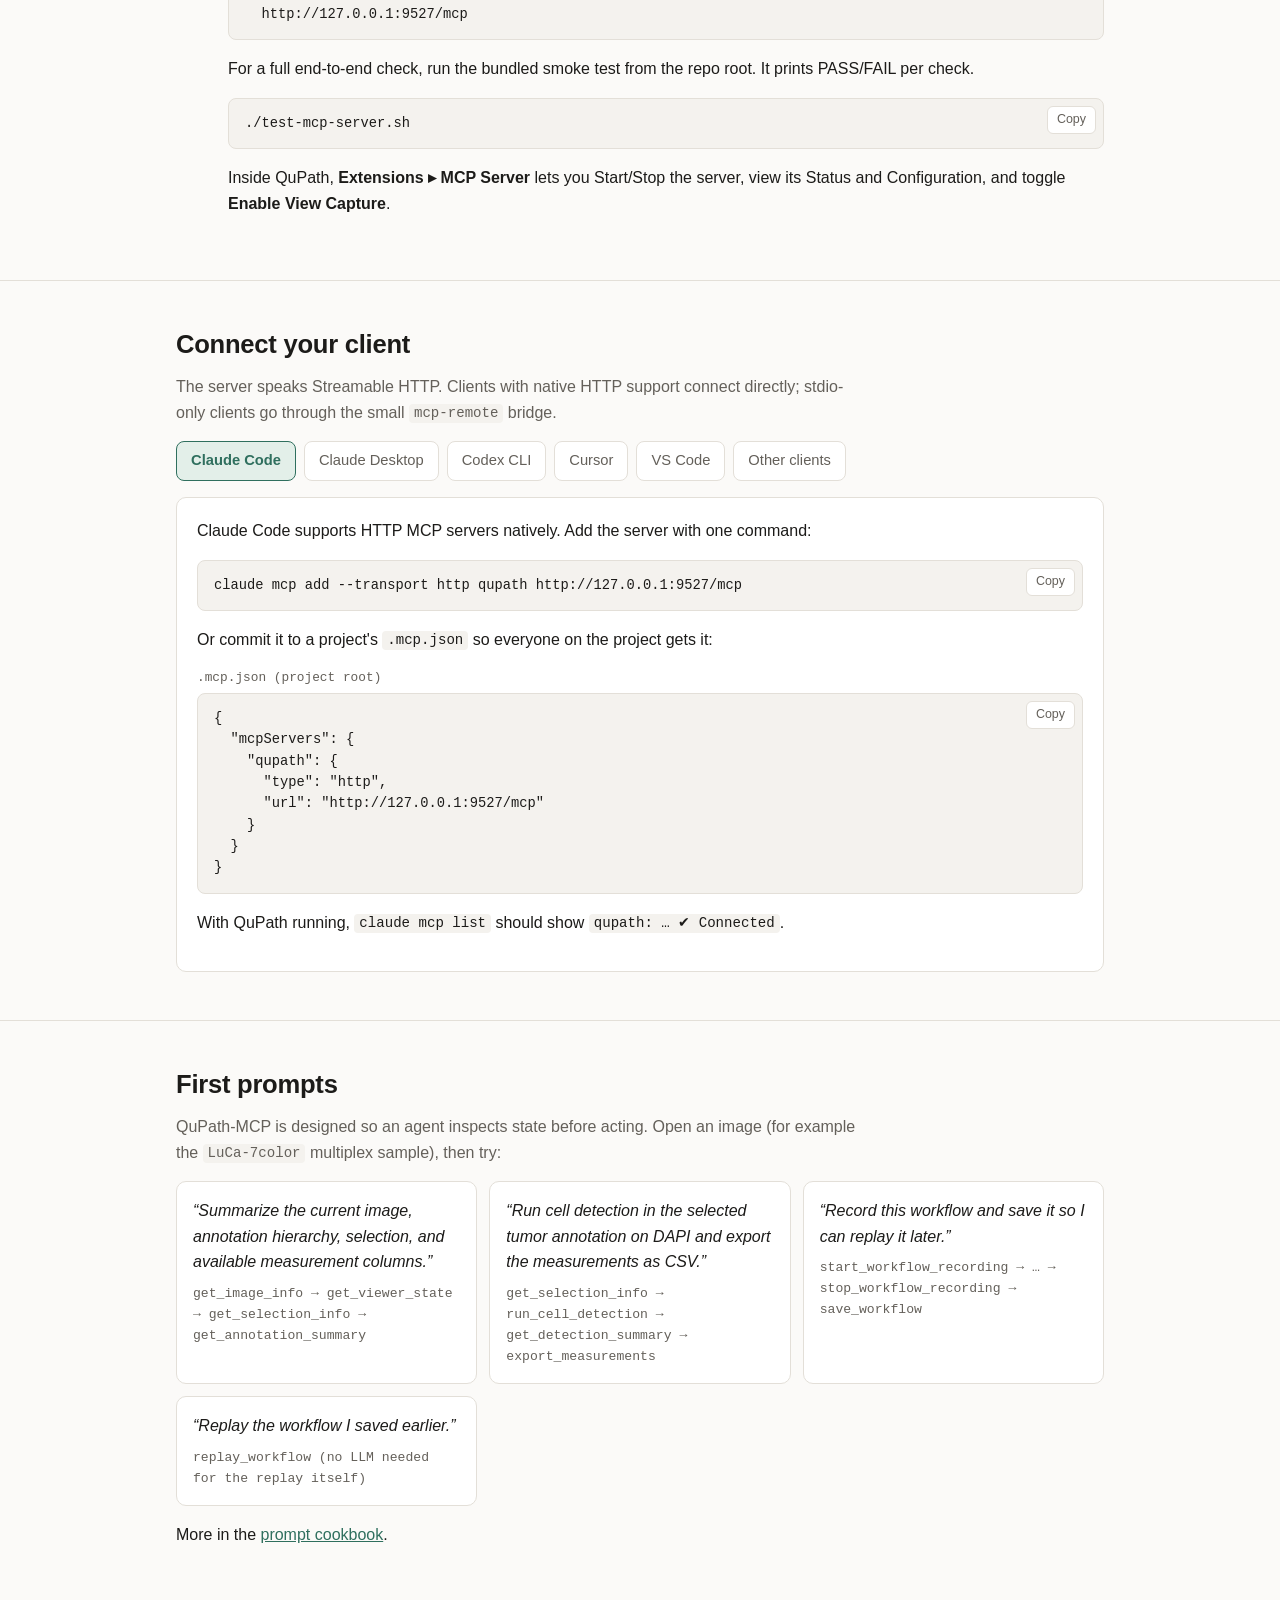
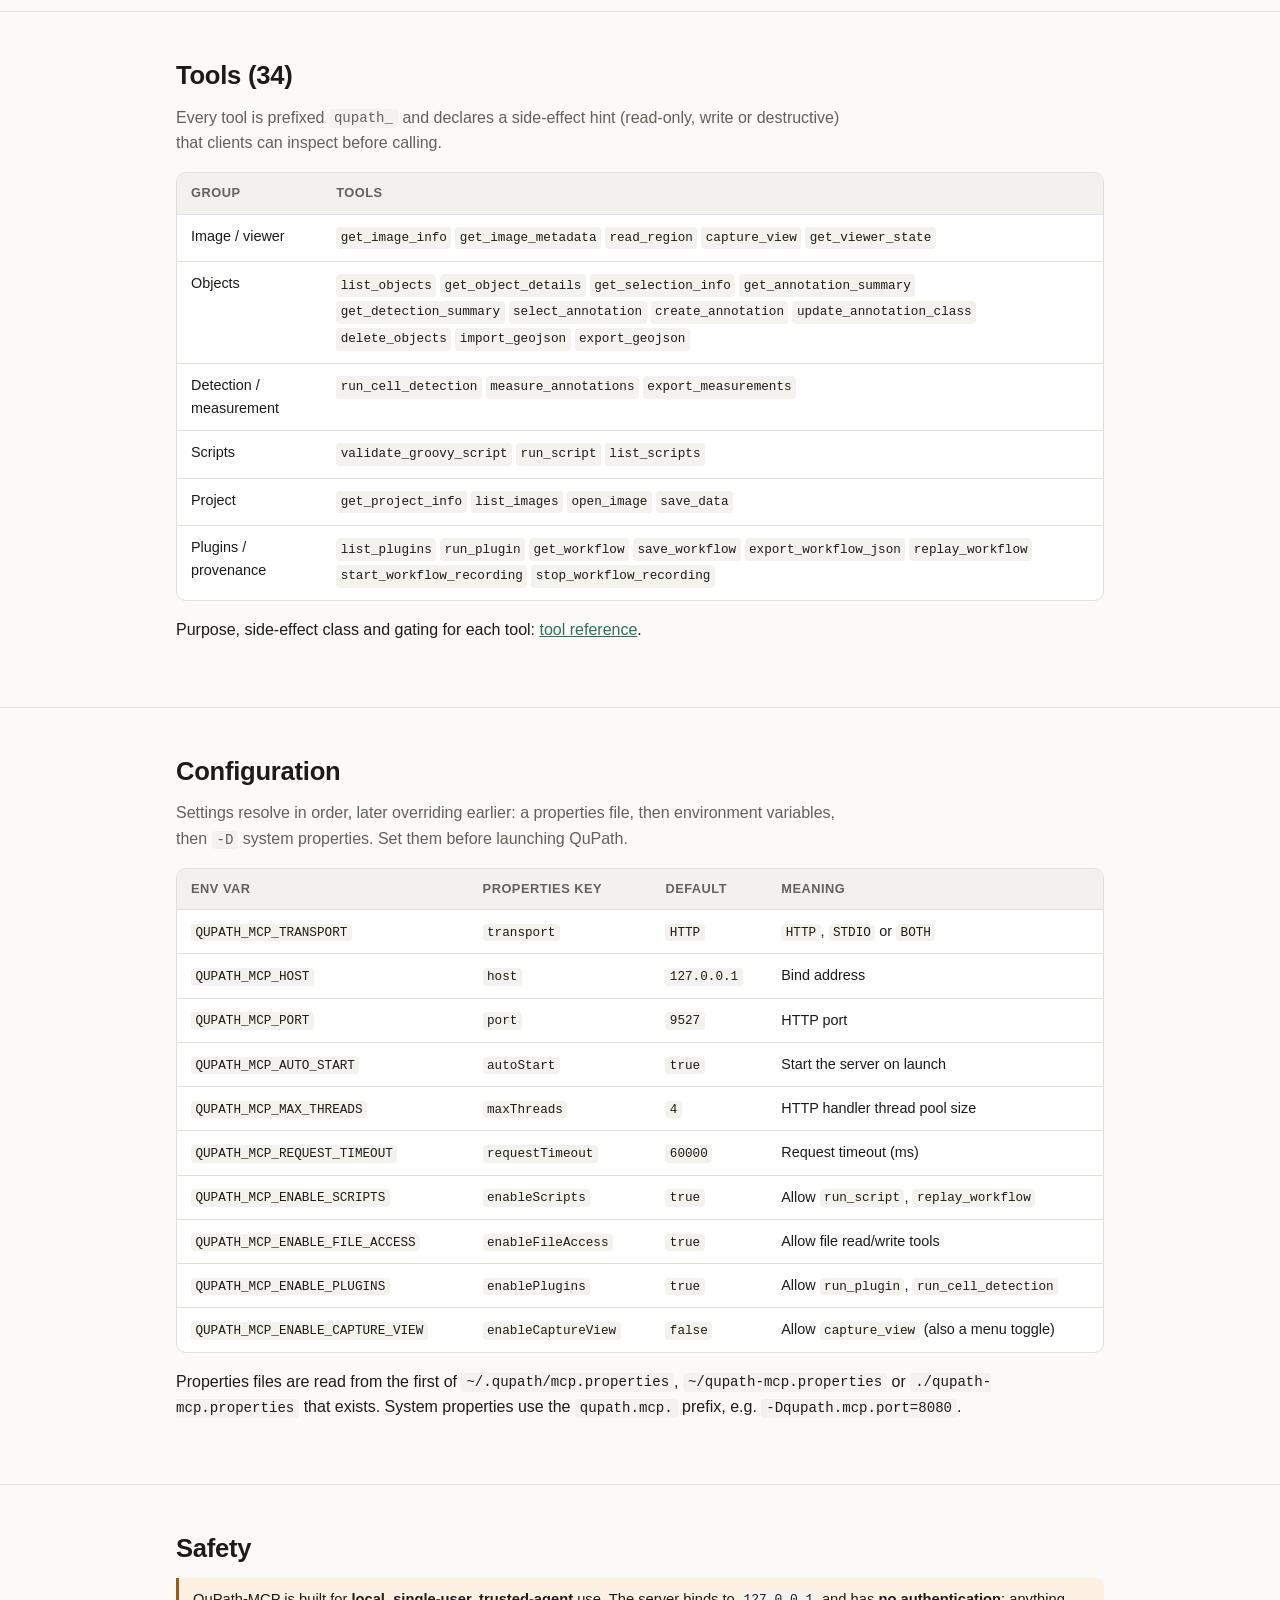
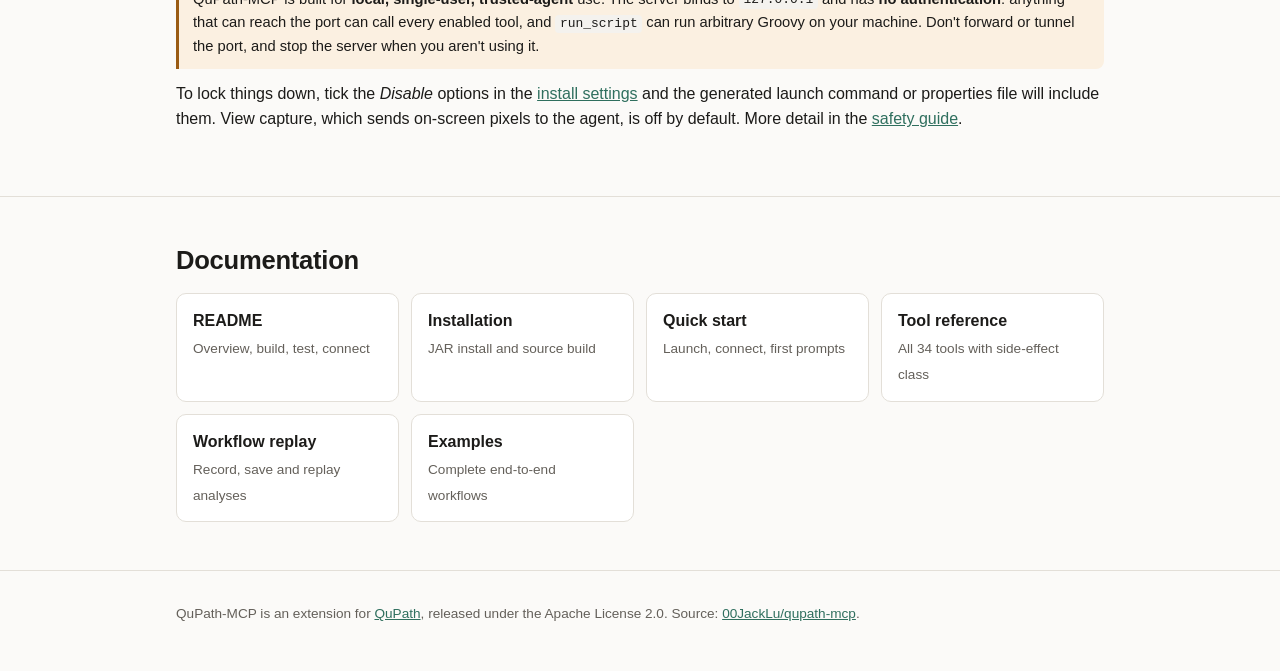
==== commit cd83cbc2: "Remove the DOI badge and Cite button Co-Authored-By: Claude Opus 5.5 <noreply@anthropic.com>" ====
--- a/site/index.html
+++ b/site/index.html
@@ -41,7 +41,6 @@
     <div class="btn-row">
       <a class="btn primary" href="#install">Install guide</a>
       <a class="btn" href="https://github.com/00JackLu/qupath-mcp">GitHub repository</a>
-      <a class="btn" href="https://doi.org/10.5281/zenodo.23788877">Cite (DOI)</a>
     </div>
   </div>
 </header>
